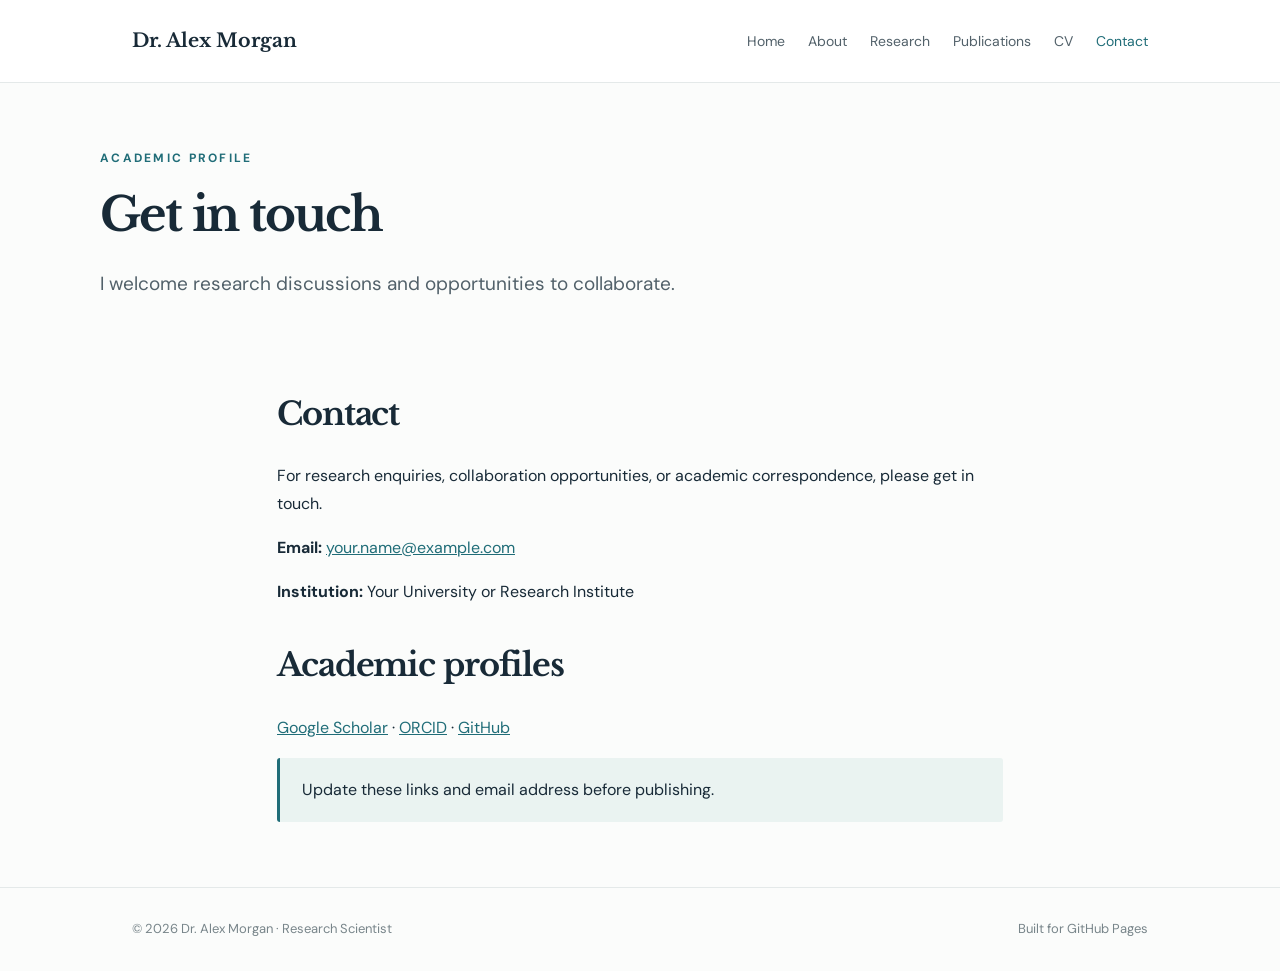
==== docs/contact.html @ 7390ece2 "Add files via upload" ====
<!doctype html><html lang="en"><head><meta charset="utf-8"><meta name="viewport" content="width=device-width,initial-scale=1"><meta name="description" content="Academic profile, research interests, and publications of Dr. Alex Morgan, Research Scientist."><title>Contact | Dr. Alex Morgan</title><link rel="stylesheet" href="assets/style.css"></head><body><header class="top"><div class="wrap nav"><a class="brand" href="./">Dr. Alex Morgan</a><nav class="links" aria-label="Main navigation"><a href="./">Home</a><a href="about.html">About</a><a href="research.html">Research</a><a href="publications.html">Publications</a><a href="cv.html">CV</a><a href="contact.html" aria-current="page">Contact</a></nav></div></header><main><div class="wrap pagehead"><div class="eyebrow">Academic profile</div><h1>Get in touch</h1><p class="lead">I welcome research discussions and opportunities to collaborate.</p></div><div class="wrap bodycopy"><h2>Contact</h2><p>For research enquiries, collaboration opportunities, or academic correspondence, please get in touch.</p><p><strong>Email:</strong> <a href="mailto:your.name@example.com">your.name@example.com</a></p><p><strong>Institution:</strong> Your University or Research Institute</p><h2>Academic profiles</h2><p><a href="https://scholar.google.com/">Google Scholar</a> · <a href="https://orcid.org/">ORCID</a> · <a href="https://github.com/">GitHub</a></p><div class="note">Update these links and email address before publishing.</div></div></main><footer class="footer"><div class="wrap"><span>© 2026 Dr. Alex Morgan · Research Scientist</span><span>Built for GitHub Pages</span></div></footer></body></html>
---- docs/assets/style.css ----
@import url('https://fonts.googleapis.com/css2?family=DM+Sans:wght@400;500;600;700&family=Libre+Baskerville:wght@400;700&display=swap');:root{--ink:#182a37;--muted:#64717a;--accent:#206d78;--line:#e4e9e9;--bg:#fbfcfb}*{box-sizing:border-box}html{scroll-behavior:smooth}body{margin:0;background:var(--bg);color:var(--ink);font-family:'DM Sans',sans-serif;line-height:1.75}a{color:var(--accent)}.wrap{max-width:1080px;margin:auto;padding:0 32px}.top{border-bottom:1px solid var(--line);background:white}.nav{min-height:82px;display:flex;align-items:center;justify-content:space-between;gap:20px}.brand{font-family:'Libre Baskerville',serif;font-size:19px;color:var(--ink);text-decoration:none;font-weight:700}.links{display:flex;gap:23px;flex-wrap:wrap}.links a{color:#52616a;text-decoration:none;font-size:14px}.links a:hover,.links a[aria-current]{color:var(--accent)}.hero{padding:94px 0 76px;display:grid;grid-template-columns:1.6fr .7fr;gap:70px;align-items:center}.eyebrow{text-transform:uppercase;letter-spacing:.19em;color:var(--accent);font-size:12px;font-weight:700}h1,h2,h3{font-family:'Libre Baskerville',serif;line-height:1.35}h1{font-size:clamp(37px,5vw,62px);margin:14px 0 21px;letter-spacing:-.045em}h2{font-size:32px;letter-spacing:-.035em}h3{font-size:19px}.lead{font-size:19px;color:#52616a;max-width:650px}.btn{display:inline-block;padding:12px 20px;border:1px solid var(--accent);border-radius:5px;text-decoration:none;margin:12px 12px 0 0;font-size:14px;font-weight:700}.btn.primary{background:var(--accent);color:white}.portrait{aspect-ratio:4/5;background:linear-gradient(145deg,#e5f0ef,#cbdedd);border-radius:10px;display:grid;place-items:center;overflow:hidden}.portrait svg{width:78%;opacity:.65}.section{padding:60px 0;border-top:1px solid var(--line)}.section p{color:#56646e}.grid{display:grid;grid-template-columns:repeat(3,1fr);gap:18px;margin-top:28px}.card{background:white;border:1px solid var(--line);padding:25px;border-radius:8px}.card span{color:var(--accent);font-weight:700;font-size:12px}.card h3{margin:13px 0 8px}.pagehead{padding:65px 0 35px}.pagehead h1{font-size:47px}.bodycopy{max-width:790px;padding-bottom:65px}.bodycopy h2{margin-top:38px}.pub{padding:24px 0;border-bottom:1px solid var(--line)}.pub h3{margin:0 0 8px}.pub p{margin:4px 0}.small{font-size:14px}.footer{border-top:1px solid var(--line);padding:30px 0;color:#78858a;font-size:13px}.footer .wrap{display:flex;justify-content:space-between;gap:20px}.note{background:#eaf3f1;padding:18px 22px;border-left:3px solid var(--accent);border-radius:3px}@media(max-width:760px){.nav{align-items:flex-start;flex-direction:column;padding-top:22px;padding-bottom:22px}.links{gap:14px}.hero{grid-template-columns:1fr;padding:55px 0}.portrait{max-width:260px}.grid{grid-template-columns:1fr}.pagehead h1{font-size:37px}.footer .wrap{display:block}}
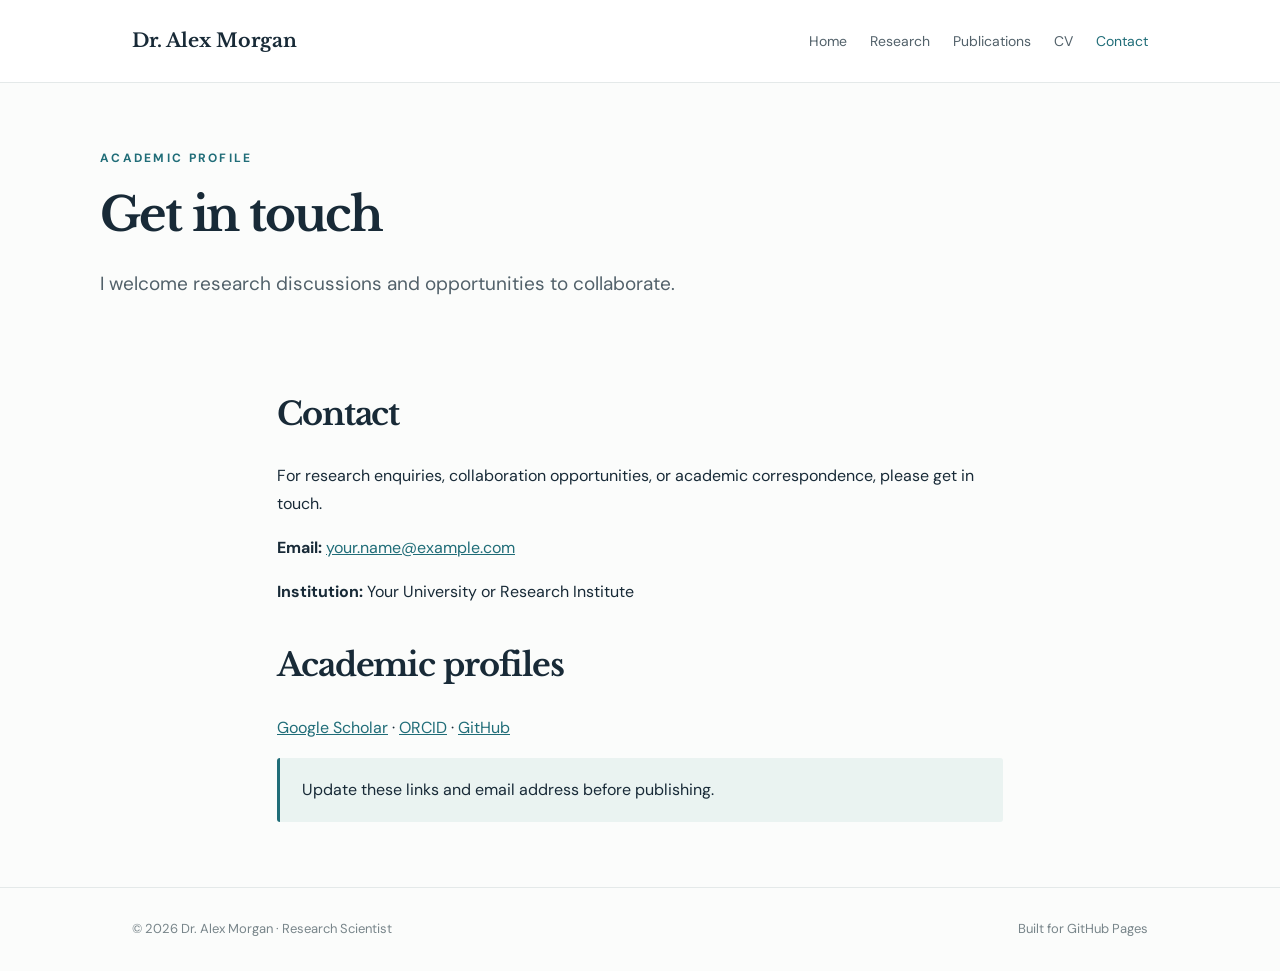
==== commit 4e379ea5: "Removed about link from navbar" ====
--- a/docs/contact.html
+++ b/docs/contact.html
@@ -1 +1 @@
-<!doctype html><html lang="en"><head><meta charset="utf-8"><meta name="viewport" content="width=device-width,initial-scale=1"><meta name="description" content="Academic profile, research interests, and publications of Dr. Alex Morgan, Research Scientist."><title>Contact | Dr. Alex Morgan</title><link rel="stylesheet" href="assets/style.css"></head><body><header class="top"><div class="wrap nav"><a class="brand" href="./">Dr. Alex Morgan</a><nav class="links" aria-label="Main navigation"><a href="./">Home</a><a href="about.html">About</a><a href="research.html">Research</a><a href="publications.html">Publications</a><a href="cv.html">CV</a><a href="contact.html" aria-current="page">Contact</a></nav></div></header><main><div class="wrap pagehead"><div class="eyebrow">Academic profile</div><h1>Get in touch</h1><p class="lead">I welcome research discussions and opportunities to collaborate.</p></div><div class="wrap bodycopy"><h2>Contact</h2><p>For research enquiries, collaboration opportunities, or academic correspondence, please get in touch.</p><p><strong>Email:</strong> <a href="mailto:your.name@example.com">your.name@example.com</a></p><p><strong>Institution:</strong> Your University or Research Institute</p><h2>Academic profiles</h2><p><a href="https://scholar.google.com/">Google Scholar</a> · <a href="https://orcid.org/">ORCID</a> · <a href="https://github.com/">GitHub</a></p><div class="note">Update these links and email address before publishing.</div></div></main><footer class="footer"><div class="wrap"><span>© 2026 Dr. Alex Morgan · Research Scientist</span><span>Built for GitHub Pages</span></div></footer></body></html>+<!doctype html><html lang="en"><head><meta charset="utf-8"><meta name="viewport" content="width=device-width,initial-scale=1"><meta name="description" content="Academic profile, research interests, and publications of Dr. Alex Morgan, Research Scientist."><title>Contact | Dr. Alex Morgan</title><link rel="stylesheet" href="assets/style.css"></head><body><header class="top"><div class="wrap nav"><a class="brand" href="./">Dr. Alex Morgan</a><nav class="links" aria-label="Main navigation"><a href="./">Home</a><a href="research.html">Research</a><a href="publications.html">Publications</a><a href="cv.html">CV</a><a href="contact.html" aria-current="page">Contact</a></nav></div></header><main><div class="wrap pagehead"><div class="eyebrow">Academic profile</div><h1>Get in touch</h1><p class="lead">I welcome research discussions and opportunities to collaborate.</p></div><div class="wrap bodycopy"><h2>Contact</h2><p>For research enquiries, collaboration opportunities, or academic correspondence, please get in touch.</p><p><strong>Email:</strong> <a href="mailto:your.name@example.com">your.name@example.com</a></p><p><strong>Institution:</strong> Your University or Research Institute</p><h2>Academic profiles</h2><p><a href="https://scholar.google.com/">Google Scholar</a> · <a href="https://orcid.org/">ORCID</a> · <a href="https://github.com/">GitHub</a></p><div class="note">Update these links and email address before publishing.</div></div></main><footer class="footer"><div class="wrap"><span>© 2026 Dr. Alex Morgan · Research Scientist</span><span>Built for GitHub Pages</span></div></footer></body></html>
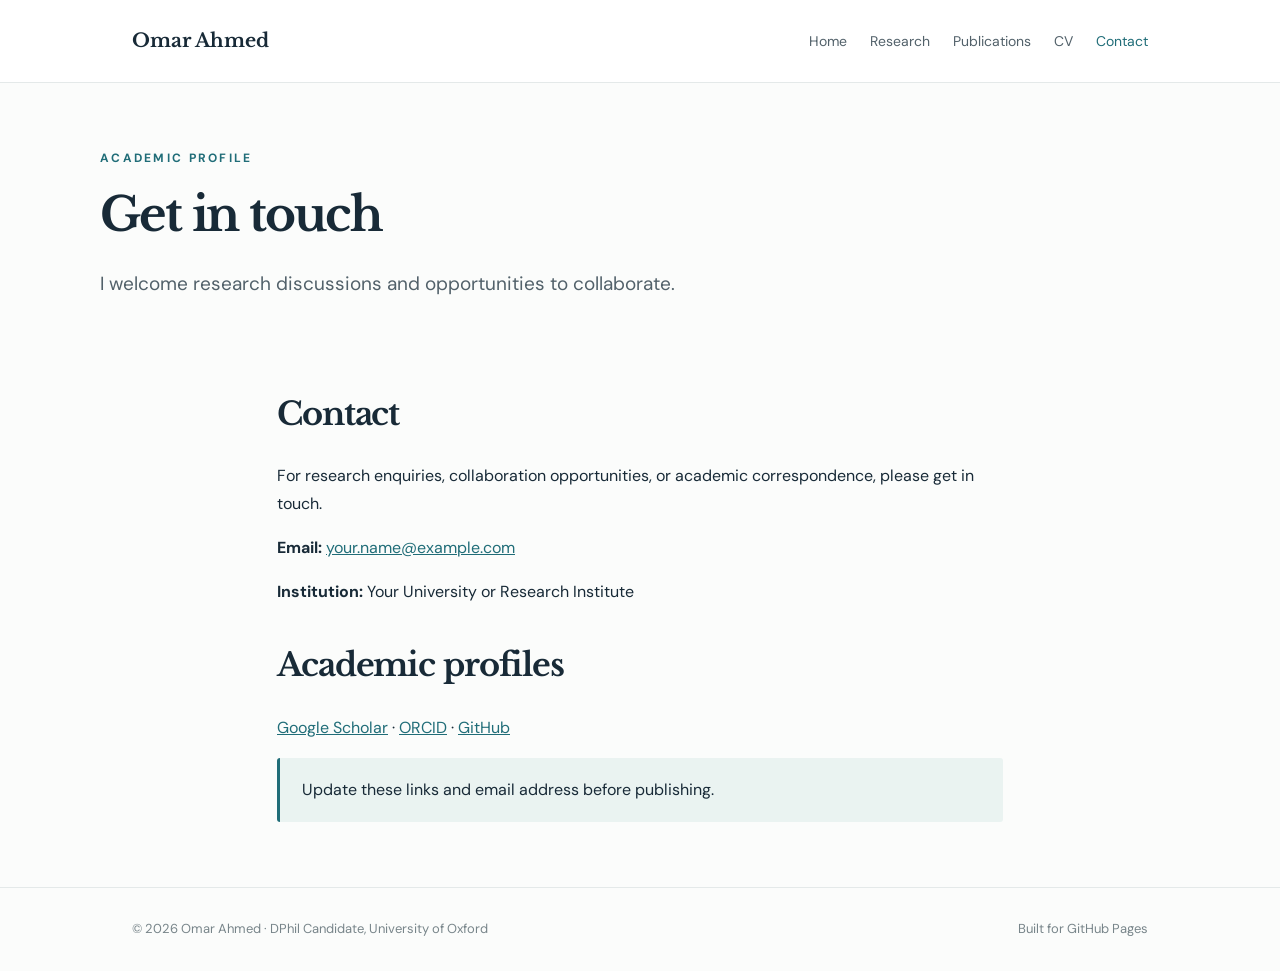
==== commit 44823afe: "Removed unneccessary sections and replaced placeholder words." ====
--- a/docs/contact.html
+++ b/docs/contact.html
@@ -1 +1 @@
-<!doctype html><html lang="en"><head><meta charset="utf-8"><meta name="viewport" content="width=device-width,initial-scale=1"><meta name="description" content="Academic profile, research interests, and publications of Dr. Alex Morgan, Research Scientist."><title>Contact | Dr. Alex Morgan</title><link rel="stylesheet" href="assets/style.css"></head><body><header class="top"><div class="wrap nav"><a class="brand" href="./">Dr. Alex Morgan</a><nav class="links" aria-label="Main navigation"><a href="./">Home</a><a href="research.html">Research</a><a href="publications.html">Publications</a><a href="cv.html">CV</a><a href="contact.html" aria-current="page">Contact</a></nav></div></header><main><div class="wrap pagehead"><div class="eyebrow">Academic profile</div><h1>Get in touch</h1><p class="lead">I welcome research discussions and opportunities to collaborate.</p></div><div class="wrap bodycopy"><h2>Contact</h2><p>For research enquiries, collaboration opportunities, or academic correspondence, please get in touch.</p><p><strong>Email:</strong> <a href="mailto:your.name@example.com">your.name@example.com</a></p><p><strong>Institution:</strong> Your University or Research Institute</p><h2>Academic profiles</h2><p><a href="https://scholar.google.com/">Google Scholar</a> · <a href="https://orcid.org/">ORCID</a> · <a href="https://github.com/">GitHub</a></p><div class="note">Update these links and email address before publishing.</div></div></main><footer class="footer"><div class="wrap"><span>© 2026 Dr. Alex Morgan · Research Scientist</span><span>Built for GitHub Pages</span></div></footer></body></html>+<!doctype html><html lang="en"><head><meta charset="utf-8"><meta name="viewport" content="width=device-width,initial-scale=1"><meta name="description" content="Academic profile, research interests, and publications of Omar Ahmed, DPhil Candidate at the University of Oxford."><title>Contact | Omar Ahmed</title><link rel="stylesheet" href="assets/style.css"></head><body><header class="top"><div class="wrap nav"><a class="brand" href="./">Omar Ahmed</a><nav class="links" aria-label="Main navigation"><a href="./">Home</a><a href="research.html">Research</a><a href="publications.html">Publications</a><a href="cv.html">CV</a><a href="contact.html" aria-current="page">Contact</a></nav></div></header><main><div class="wrap pagehead"><div class="eyebrow">Academic profile</div><h1>Get in touch</h1><p class="lead">I welcome research discussions and opportunities to collaborate.</p></div><div class="wrap bodycopy"><h2>Contact</h2><p>For research enquiries, collaboration opportunities, or academic correspondence, please get in touch.</p><p><strong>Email:</strong> <a href="mailto:your.name@example.com">your.name@example.com</a></p><p><strong>Institution:</strong> Your University or Research Institute</p><h2>Academic profiles</h2><p><a href="https://scholar.google.com/">Google Scholar</a> · <a href="https://orcid.org/">ORCID</a> · <a href="https://github.com/">GitHub</a></p><div class="note">Update these links and email address before publishing.</div></div></main><footer class="footer"><div class="wrap"><span>© 2026 Omar Ahmed · DPhil Candidate, University of Oxford</span><span>Built for GitHub Pages</span></div></footer></body></html>
